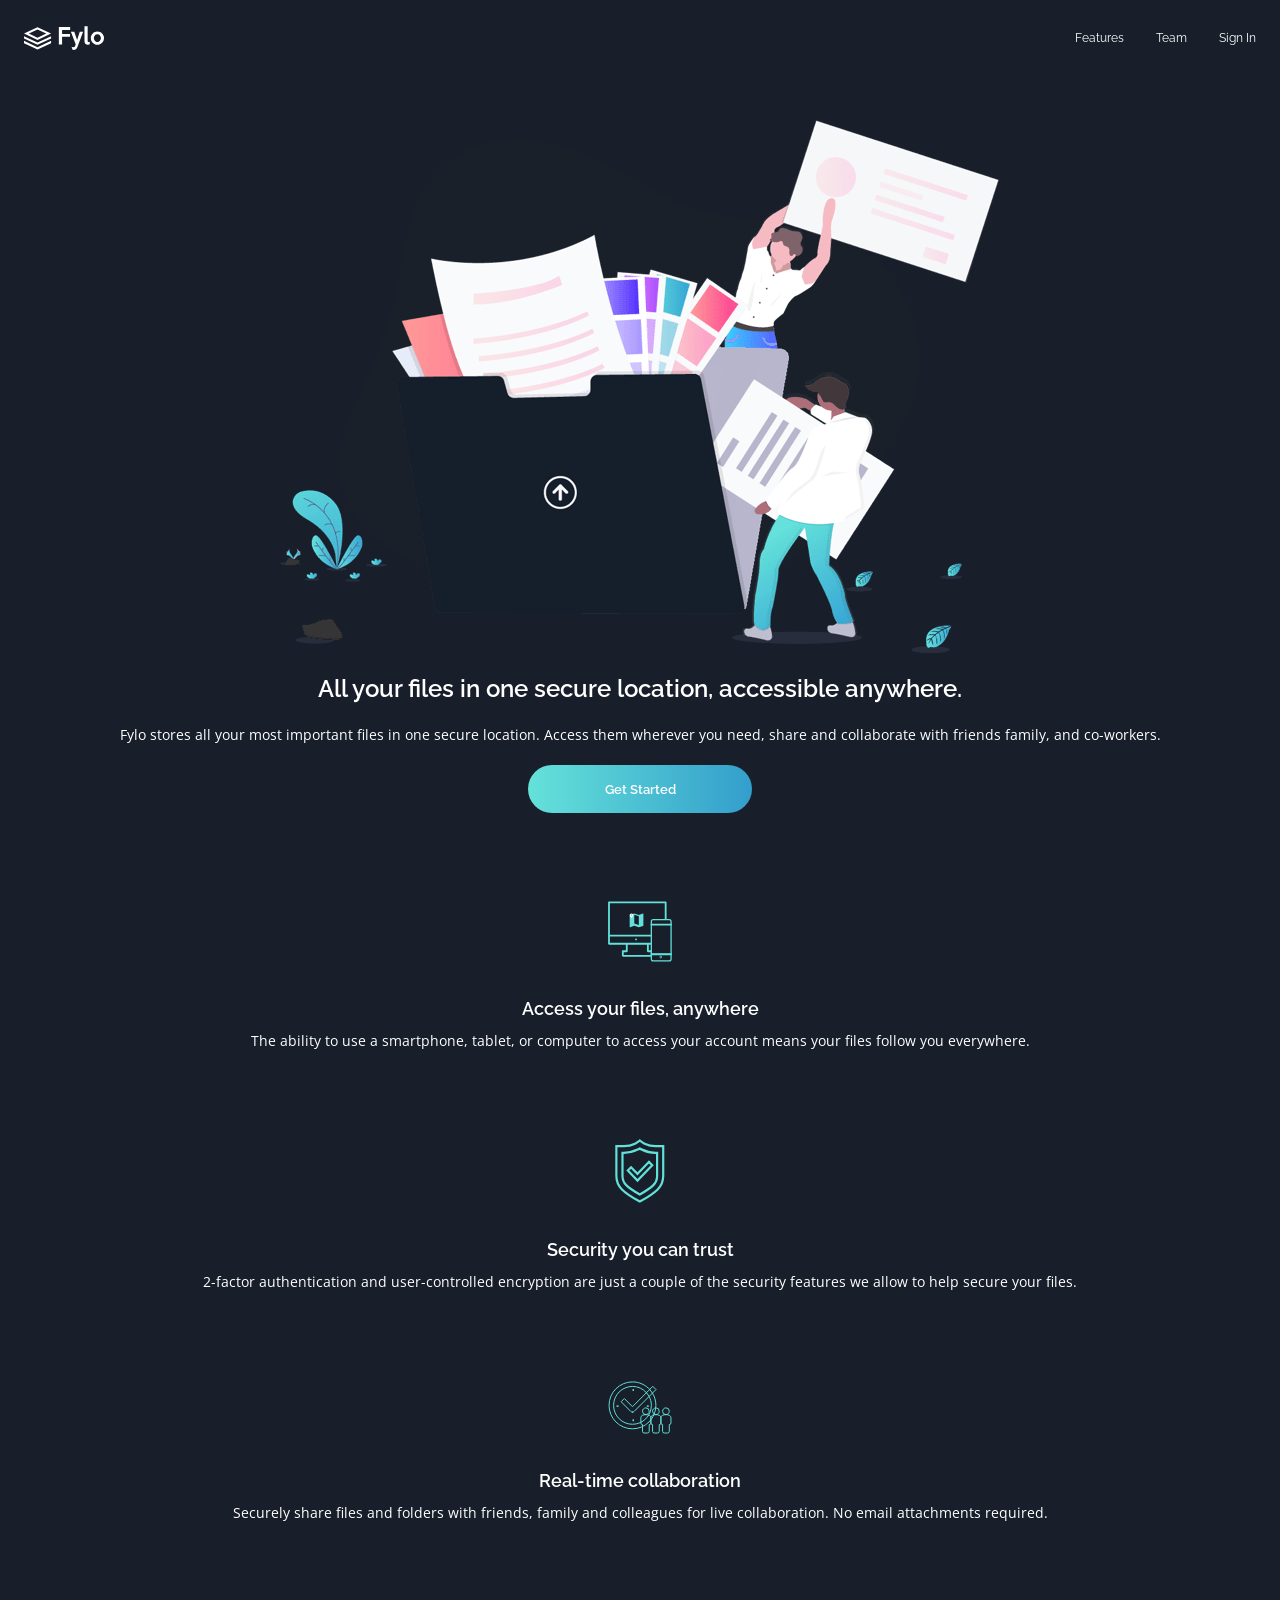
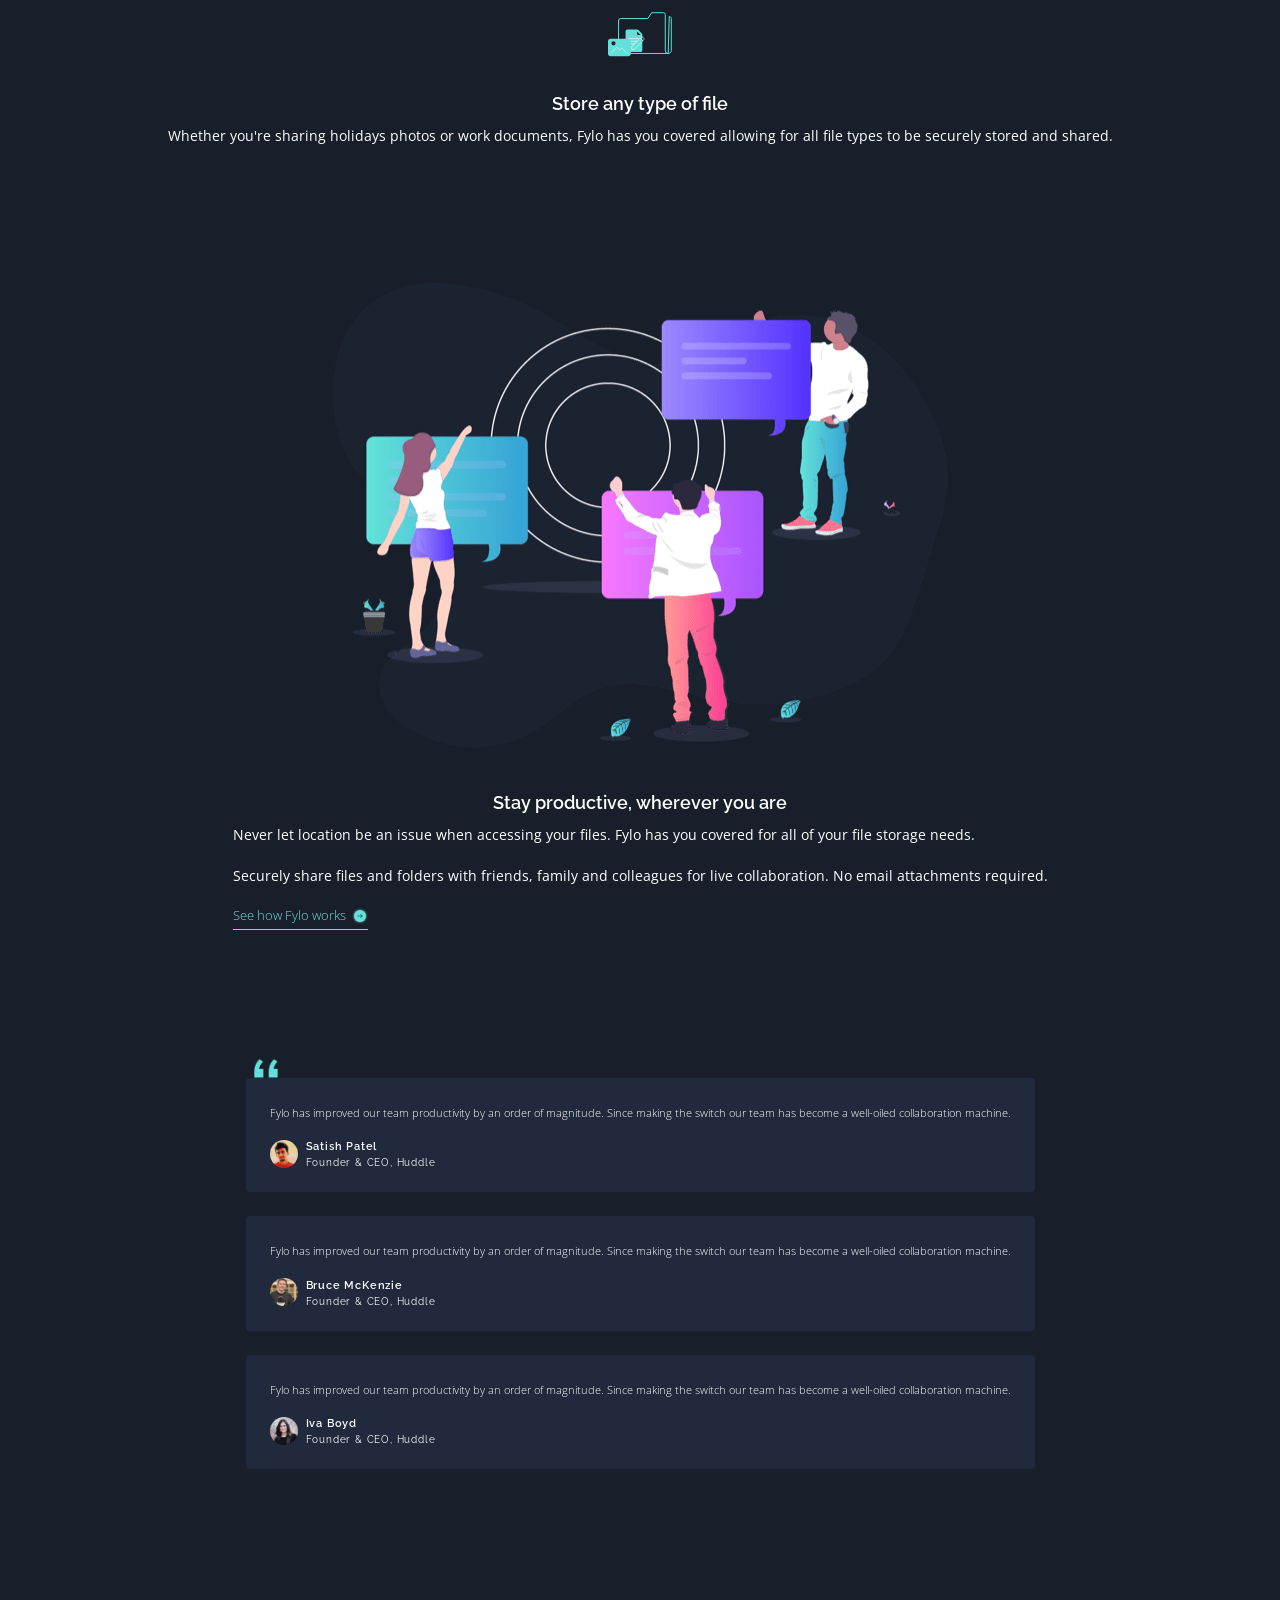
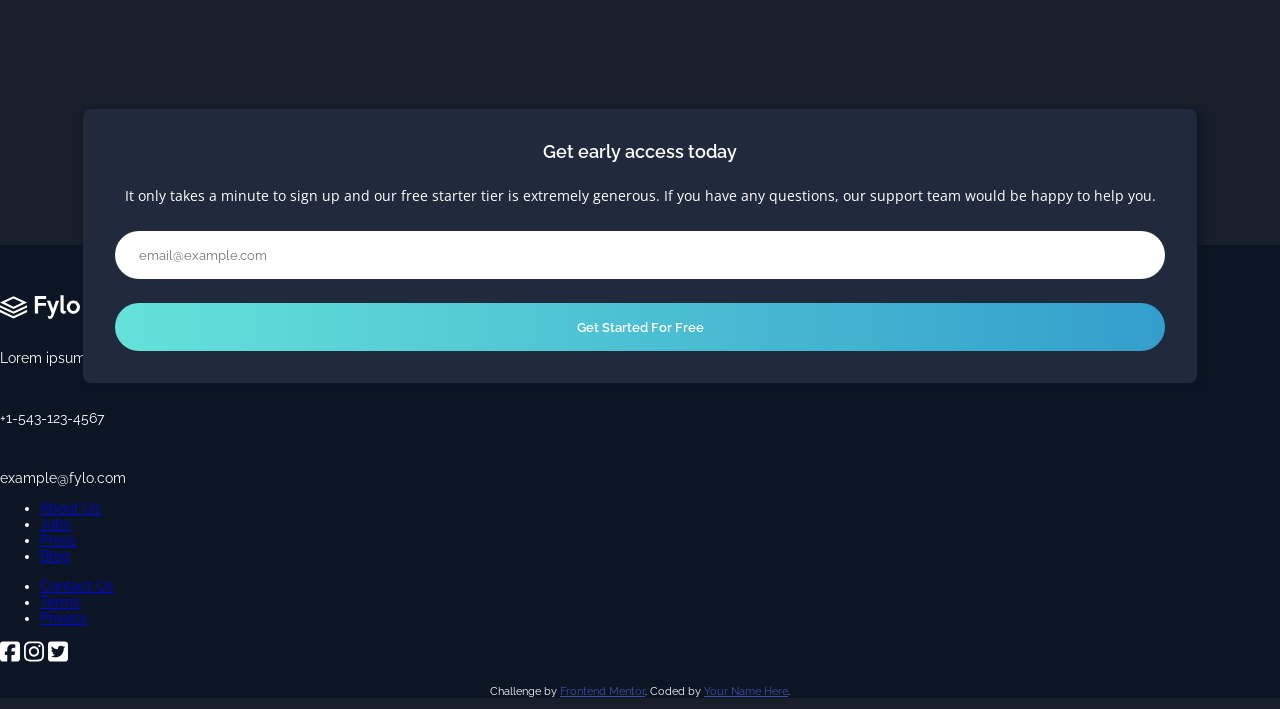
==== design/index.html @ 816d1ec8 "main section of mobile layout" ====
<!DOCTYPE html>
<html lang="en">
<head>
  <meta charset="UTF-8">
  <meta name="viewport" content="width=device-width, initial-scale=1.0"> <!-- displays site properly based on user's device -->

  <link rel="icon" type="image/png" sizes="32x32" href="./images/favicon-32x32.png">
  <link rel="stylesheet" href="./index.css">
  
  <title>Frontend Mentor | Fylo landing page with dark theme and features grid</title>
</head>
<body>
  <nav>
    <ul class="nav-list">
      <li><img class="img-brand-logo" alt="Fylo logo"></li>
      <div class="nav-list-links">
      <li><a href="#">Features</a></li>
      <li><a href="#">Team</a></li>
      <li><a href="#">Sign In</a></li>
      </div>
    </ul>
  </nav>
  <main>
    <section class="sec-files-in-one-loc">
      <div class="curvy-container">
        <img class="img-people-stuffing-files">
        <h1 class="center">All your files in one secure location, accessible anywhere.</h1>
        <p class="desc-text center">Fylo stores all your most important files in one secure location. Access them wherever 
          you need, share and collaborate with friends family, and co-workers.</p>
        <button class="btn-call-to-action small-width">Get Started</button>
      </div>
    </section>
    <section class="sec-benefits files">
      <img class="icon-computer">
      <h2 class="center">Access your files, anywhere</h2>
      <p class="desc-text center">The ability to use a smartphone, tablet, or computer to access your account means your 
        files follow you everywhere.</p>
    </section>
    <section class="sec-benefits security">
      <img class="icon-shield">
      <h2 class="center">Security you can trust</h2>
      <p class="desc-text center">2-factor authentication and user-controlled encryption are just a couple of the security 
        features we allow to help secure your files.</p>
    </section>
    <section class="sec-benefits collaboration">
      <img class="icon-people">
      <h2 class="center">Real-time collaboration</h2>
      <p class="desc-text center">Securely share files and folders with friends, family and colleagues for live collaboration. 
        No email attachments required.</p>
    </section>
    <section class="sec-benefits store">
      <img class="icon-store">
      <h2 class="center">Store any type of file</h2>
      <p class="desc-text center">Whether you're sharing holidays photos or work documents, Fylo has you covered allowing for all 
        file types to be securely stored and shared.</p>
    </section>
    <section class="sec-productivity">
      <img class="img-productivity">
      <h2 class="center">Stay productive, wherever you are</h2>
      <p class="desc-text">
        Never let location be an issue when accessing your files. Fylo has you covered for all of your file 
        storage needs.
        <br/>
        <br/>
        Securely share files and folders with friends, family and colleagues for live collaboration. No email 
  attachments required.
      </p>
      <button class="btn-how-it-works">See how Fylo works <img class="icon-arrow"></button>
    </section>
    <section class="sec-testimonials">
      <img class="icon-quote">
      <div class="testimonial-card-body">
        <p class="testimonial-quote">
          Fylo has improved our team productivity by an order of magnitude. Since making the switch our team has 
          become a well-oiled collaboration machine.
        </p>
        <div class="card-user">
          <img
              class="img-profile img-user-satish"
              alt="Profile picture of Satish Patel"
          />
          <div class="card-user-body">
              <p class="card-user-name">Satish Patel</p>
              <p class="card-user-job-title ">Founder & CEO, Huddle</p>
          </div>
        </div>
      </div>
      <div class="testimonial-card-body">
        <p class="testimonial-quote">
          Fylo has improved our team productivity by an order of magnitude. Since making the switch our team has 
          become a well-oiled collaboration machine.
        </p>
        <div class="card-user">
          <img
              class="img-profile img-user-bruce"
              alt="Profile picture of Bruce McKenzie"
          />
          <div class="card-user-body">
              <p class="card-user-name">Bruce McKenzie</p>
              <p class="card-user-job-title ">Founder & CEO, Huddle</p>
          </div>
        </div>
      </div>
      <div class="testimonial-card-body">
        <p class="testimonial-quote">
          Fylo has improved our team productivity by an order of magnitude. Since making the switch our team has 
          become a well-oiled collaboration machine.
        </p>
        <div class="card-user">
          <img
              class="img-profile img-user-iva"
              alt="Profile picture of Iva Boyd"
          />
          <div class="card-user-body">
              <p class="card-user-name">Iva Boyd</p>
              <p class="card-user-job-title ">Founder & CEO, Huddle</p>
          </div>
      </div>
    </section>
  </main>
  <footer>
    <section class="sec-sign-up-prompt">
      <div class="prompt-card-body">
       <h2 class="center">Get early access today</h2>
       <p class="desc-text center">It only takes a minute to sign up and our free starter tier is extremely generous. If you have any 
        questions, our support team would be happy to help you.</p>
        <input type="text" class="prompt-email" placeholder="email@example.com"/>
        <button class="btn-call-to-action">Get Started For Free</button>
      </div>
    </section>
    <img class="img-brand-logo" alt="Fylo logo">
    <section class="sec-contact-us">
      <div class="grp-location">
        <img class="icon-location">
        <p>Lorem ipsum dolor sit amet, consectetur adipiscing elit, sed do eiusmod tempor incididunt ut labore et 
          dolore magna aliqua</p>
      </div>
      <div class="grp-phone">
        <img class="icon-phone">
        <p>+1-543-123-4567</p>
      </div>
      <div class="grp-email">
        <img class="icon-email">
        <p>example@fylo.com</p>
      </div>
    </section>
    <section class="sec-other-links">
      <ul>
        <li><a href="#">About Us</a></li>
        <li><a href="#">Jobs</a></li>
        <li><a href="#">Press</a></li>
        <li><a href="#">Blog</a></li>
      </ul>
      <ul>
        <li><a href="#">Contact Us</a></li>
        <li><a href="#">Terms</a></li>
        <li><a href="#">Privacy</a></li>
      </ul>
    </section>
    <section class="sec-socials">
      <button class="btn-facebook" onclick="window.open('https://www.facebook.com', 'blank');" aria-label="Link to our Facebook page"></button>
      <button class="btn-instagram" onclick="window.open('https://www.instagram.com', 'blank');" aria-label="Link to our Instagram page"></button>
      <button class="btn-twitter" onclick="window.open('https://www.twitter.com', 'blank');" aria-label="Link to our Twitter page"></button>
    </section>
    <p class="attribution">
      Challenge by <a href="https://www.frontendmentor.io?ref=challenge" target="_blank">Frontend Mentor</a>. 
      Coded by <a href="#">Your Name Here</a>.
    </p>
  </footer>
</body>
</html>
---- design/index.css ----
@import url('https://fonts.googleapis.com/css2?family=Raleway:ital,wght@0,100..900;1,100..900&display=swap');
@import url('https://fonts.googleapis.com/css2?family=Open+Sans:ital,wght@0,300..800;1,300..800&display=swap');

:root {
    --white: hsl(0, 0%, 100%);
    --light-dark-blue: hsl(219, 30%, 18%);
    --med-dark-blue: hsl(217, 28%, 15%);
    --dark-blue: hsl(218, 28%, 13%);
    --darkest-blue: hsl(216, 53%, 9%);
    --cyan: hsl(176, 68%, 64%);
    --blue: hsl(198, 60%, 50%);
    --light-red: hsl(0, 100%, 63%);
    font-family: 'Raleway';
}

body {
    background-color: var(--dark-blue);
    padding: 0;
    margin: 0;
    font-size: 14px;
    color: var(--white);
}

main {
    display: flex;
    flex-direction: column;
    align-items: center;
}

nav {
}

.nav-list {
    display: flex;
    align-items: center;
    list-style: none;
    margin: 1.5rem;
    padding-inline-start: 0px;
}

.nav-list-links {
    display: flex;
    gap: 2rem;
    margin-left: auto;
}

.nav-list a {
    color: white;
    text-decoration: none;
    font-weight: 400;
    font-size: 0.75rem;
}

.img-brand-logo {
    content: url('../images/logo.svg');
    max-width: 5rem;
    transform: translateY(2px);
}

.sec-files-in-one-loc {
    /* background-image: url('../images/bg-curvy-mobile.svg');
    background-repeat: no-repeat;
    background-position-y: center; */
    padding: 2.75rem;
}

.curvy-container {
    display: flex;
    flex-direction: column;
    align-items: center;
    gap: 1.25rem;
}

h1 {
    font-size: 1.5rem;
    font-weight: 600;
    line-height: 2rem;
}

.curvy-container > h1,
.curvy-container > p {
    margin-top: 0;
    margin-bottom: 0;
}

.desc-text {
    font-family: 'Open Sans';
    font-weight: 400;
    font-size: 0.85rem;
    line-height: 1.3rem;
}

.center {
    text-align: center;
}

.img-people-stuffing-files {
    content: url('../images/illustration-intro.png');
    max-width: 80%;
}

.small-width {
    min-width: 14rem;
}

.btn-call-to-action {
    min-height: 3rem;
    border-radius: 3rem;
    color: var(--white);
    font-weight: 600;
    font-family: 'Raleway';
    background: linear-gradient(to right, var(--cyan), var(--blue));
    border: none;
}

.sec-benefits,
.sec-productivity {
    display: flex;
    flex-direction: column;
    align-items: center;
    padding: 2.75rem;
    gap: 0.75rem;
}

h2 {
    font-size: 1.1rem;
    font-weight: 600;
}

.sec-benefits > h2,
.sec-benefits > p,
.sec-productivity > h2,
.sec-productivity > p,
.sec-sign-up-prompt h2,
.sec-sign-up-prompt p {
    margin-top: 0;
    margin-bottom: 0;
}

.sec-benefits > img {
    max-width: 4rem;
    max-height: 4rem;
    margin-bottom: 1.5rem;
}

.icon-computer {
    content: url('../images/icon-access-anywhere.svg');
}

.icon-shield {
    content: url('../images/icon-security.svg');
}

.icon-people {
    content: url('../images/icon-collaboration.svg');
}

.icon-store {
    content: url('../images/icon-any-file.svg');
}

.sec-productivity {
    margin-top: 3rem;
}

.img-productivity {
    content: url('../images/illustration-stay-productive.png');
    max-width: 100%;
    margin-bottom: 2rem;
}

.btn-how-it-works {
    position: relative;
    background: transparent;
    border: none;
    color: var(--cyan);
    font-family: 'Open Sans';
    font-size: 0.8rem;
    font-weight: 300;
    align-self: flex-start;
    padding: 0.3rem 0;
    border-bottom: var(--cyan) 1px solid;
}

.icon-arrow {
    transform: translateY(0.25rem);
    padding-left: 0.2rem;
    content: url('../images/icon-arrow.svg');
}

.sec-testimonials {
    display: flex;
    flex-direction: column;
    margin-top: 3rem;
    padding: 3.5rem;
    gap: 1.5rem;
    position: relative;
}

.icon-quote {
    content: url(../images/bg-quotes.png);
    max-width: 1.5rem;
    position: absolute;
    transform: translateY(-1.2rem);
    margin-left: 0.5rem;
}

.testimonial-card-body {
    display: flex;
    background-color: var(--light-dark-blue);
    padding: 1.5rem;
    gap: 1rem;
    flex-direction: column;
    border-radius: 0.25rem;
}

.testimonial-quote {
    font-size: 0.7rem;
    line-height: 1.35rem;
    margin: 0;
    font-weight: 300;
    font-family: 'Open Sans';
}

.card-user {
    display: flex;
    align-items: center;
}

.img-profile {
    max-width: 1.75rem;
    max-height: 1.75rem;
    border-radius: 100%;
}

.img-user-satish {
    content: url('../images/profile-1.jpg');
}

.img-user-bruce {
    content: url('../images/profile-2.jpg');
}

.img-user-iva {
    content: url('../images/profile-3.jpg');
}

.card-user-body {
    display: flex;
    flex-direction: column;
    gap: 0.25rem;
    justify-content: space-between;
    margin-left: 0.5rem;
    letter-spacing: 0.05rem;
}

.card-user-name {
    font-weight: 600;
    font-size: 0.7rem;
    margin: 0;
}

.card-user-job-title {
    font-weight: 400;
    font-size: 0.6rem;
    margin: 0;
}

.sec-socials > button {
    width: 1.25rem;
    height: 2rem;
    border: none;
    background-color: transparent;
}

.sec-sign-up-prompt {
    display: flex;
    flex-direction: column;
    align-items: center;
    position: relative;
    margin-top: 3rem;
    padding: 1.5rem;
    z-index: 10;
}

.prompt-card-body {
    position: absolute;
    display: flex;
    background-color: var(--light-dark-blue);
    padding: 2rem;
    gap: 1.5rem;
    flex-direction: column;
    border-radius: 0.5rem;
    box-shadow: 4px 4px 10px 0px var(--darkest-blue);
    transform: translateY(-10rem);
    max-width: 90%;
    box-sizing: border-box;
}

.prompt-card-body > p {
    padding: 0rem 0.6rem;
}

.prompt-email {
    border-radius: 3rem;
    min-height: 3rem;
    border: none;
    box-sizing: border-box;
    padding-left: 1.5rem;
    font-family: 'Raleway';
    font-weight: 400;
}

footer {
    margin-top: 20rem;
    background-color: var(--darkest-blue);
}

.btn-facebook {
    background-image: url('[data-uri]');
    background-repeat: no-repeat;
    background-size: 100%;
}

.btn-facebook:hover {
    background-image: url('[data-uri]');
}

.btn-instagram {
    background-image: url('[data-uri]');
    background-repeat: no-repeat;
    background-size: 100%;
}

.btn-instagram:hover {
    background-image: url('[data-uri]');
}

.btn-twitter {
    background-image: url('[data-uri]');
    background-repeat: no-repeat;
    background-size: 100%;
}

.btn-twitter:hover {
    background-image: url('[data-uri]');
}

.attribution {
    font-size: 11px;
    text-align: center;
}
.attribution a {
    color: hsl(228, 45%, 44%);
}
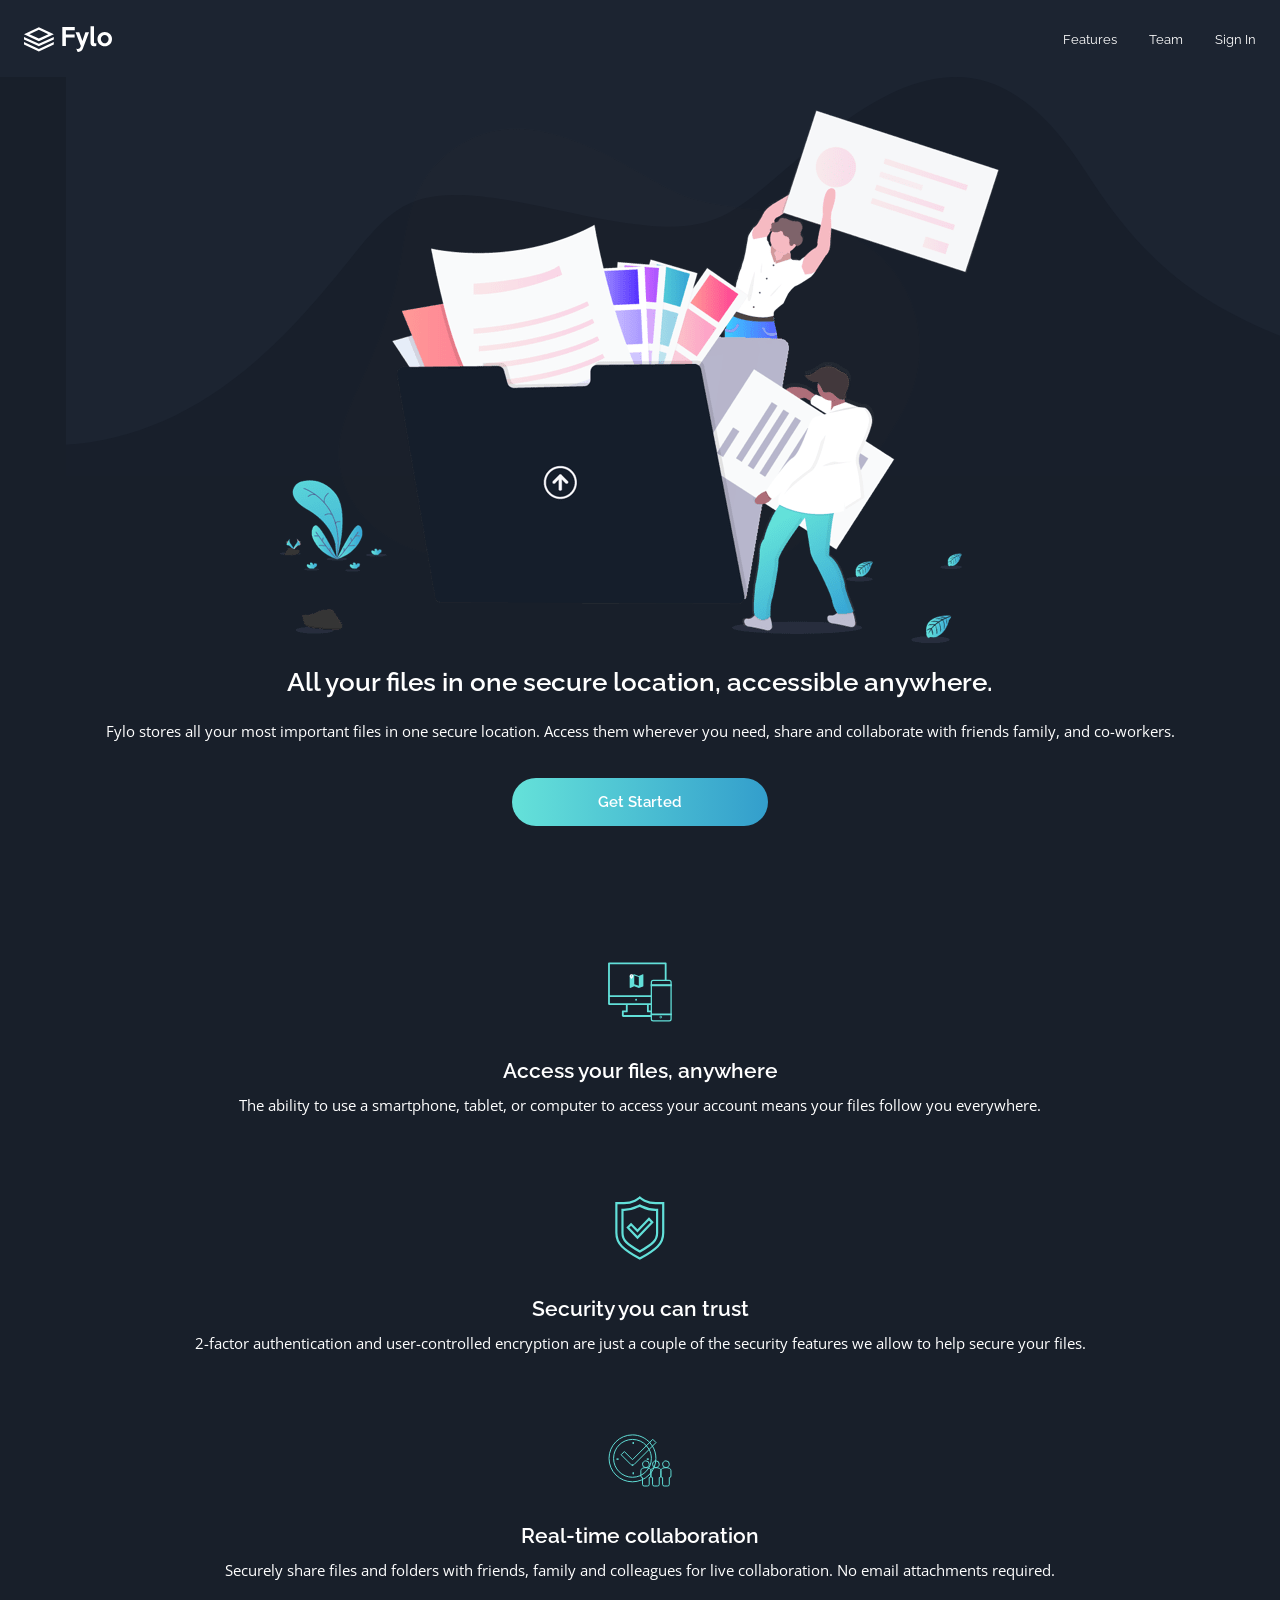
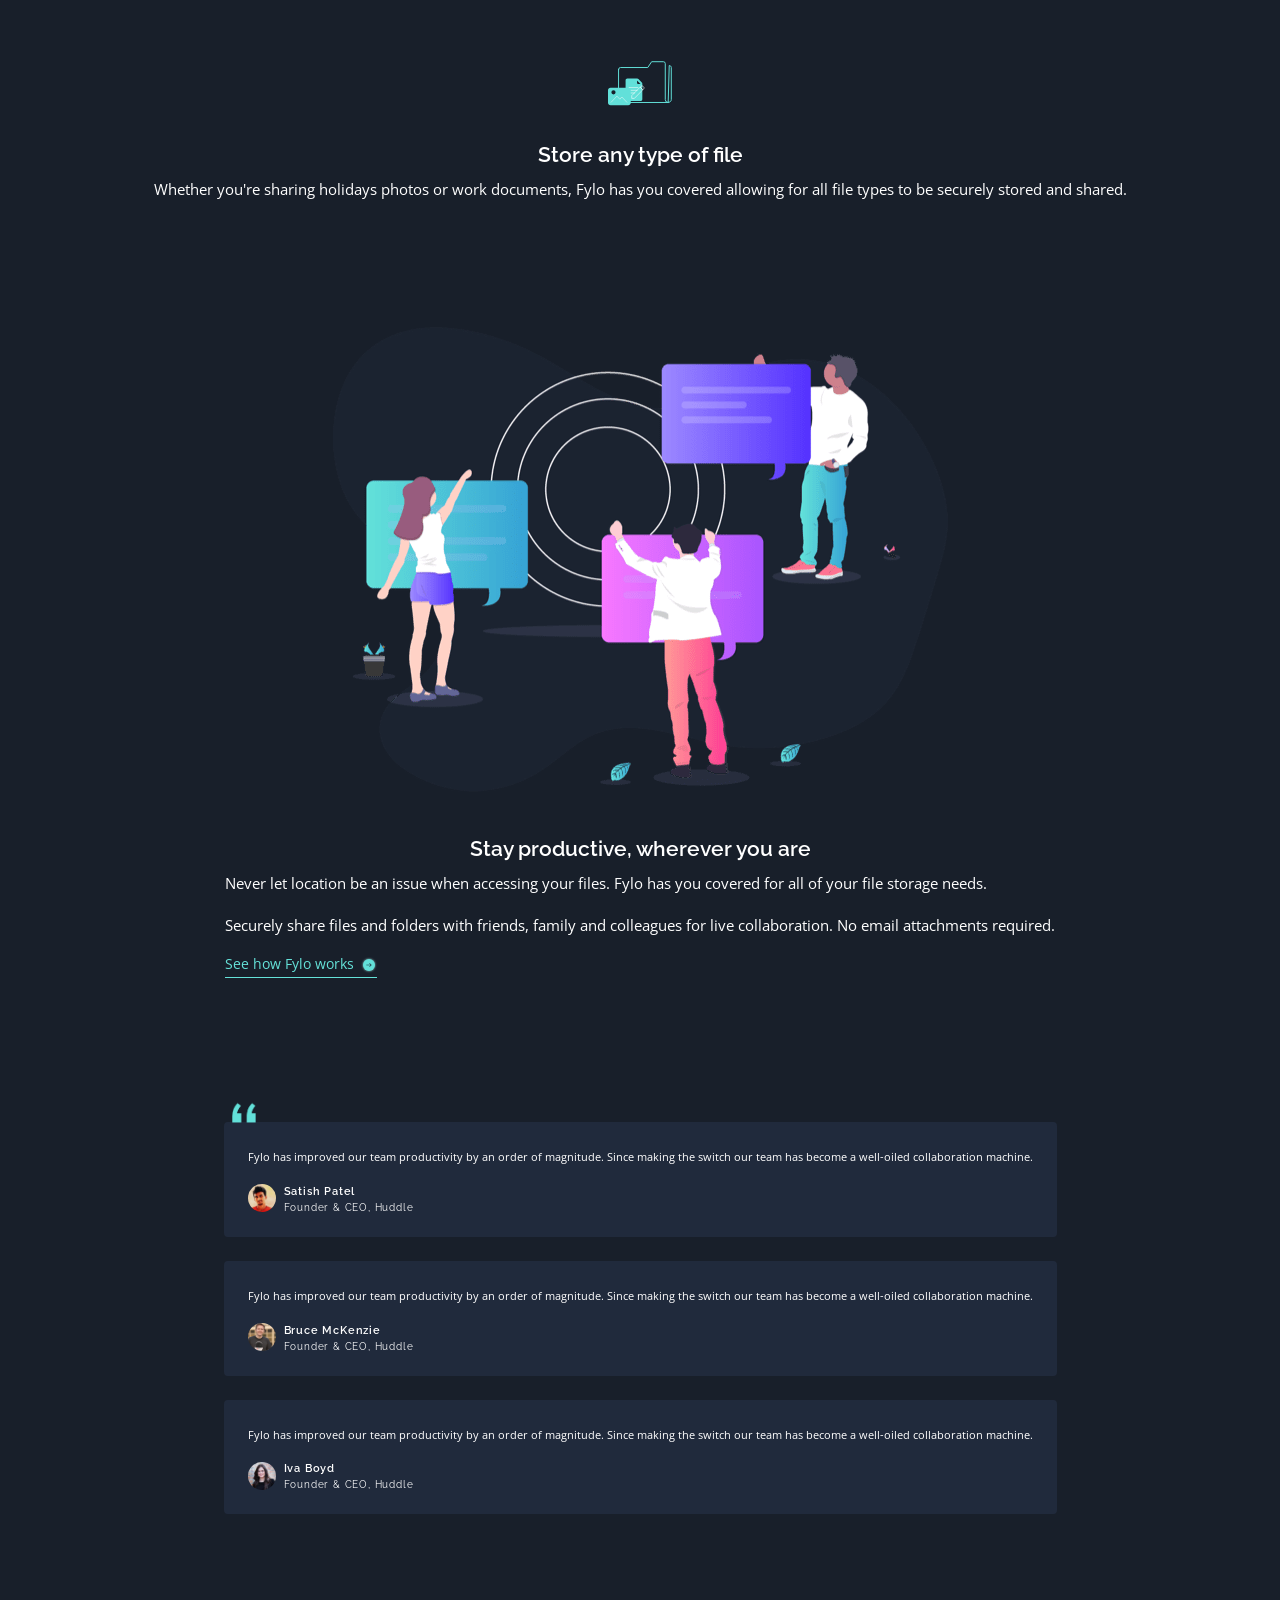
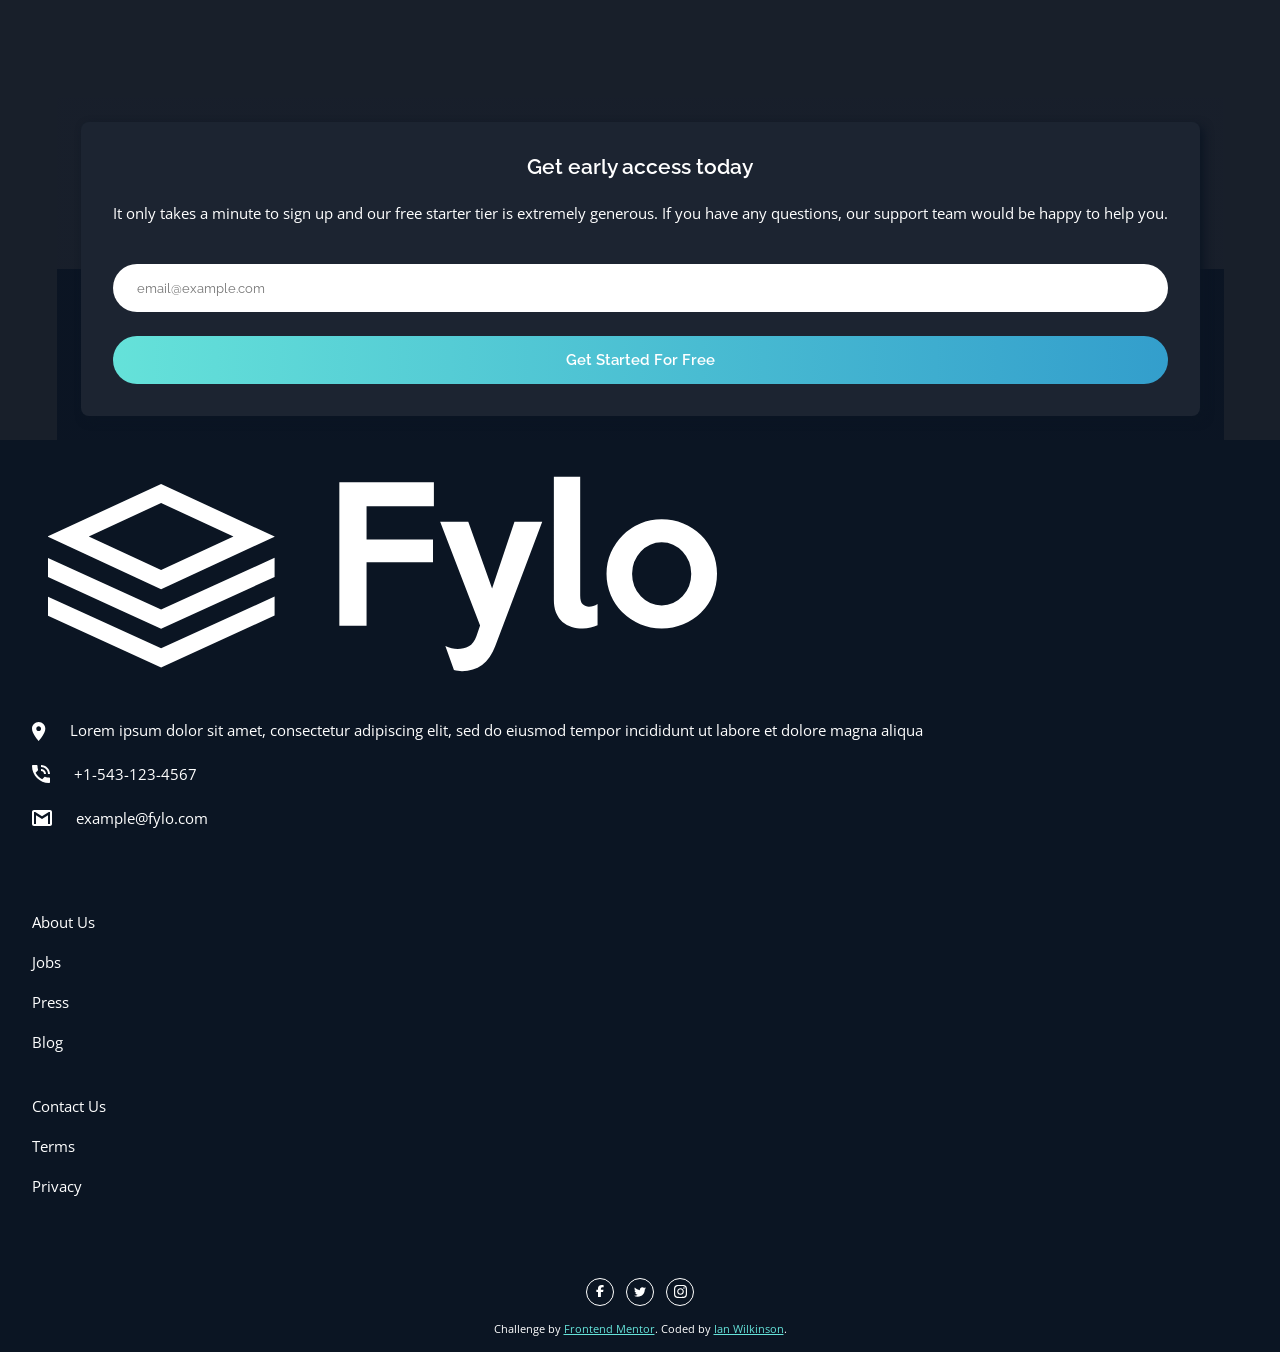
==== commit 1d55ebab: "completed mobile layout" ====
--- a/design/index.html
+++ b/design/index.html
@@ -22,7 +22,10 @@
   </nav>
   <main>
     <section class="sec-files-in-one-loc">
-      <div class="curvy-container">
+      <div class="curvy">
+        <img class="img-curvy">
+        </div>
+      <div class="files-content">
         <img class="img-people-stuffing-files">
         <h1 class="center">All your files in one secure location, accessible anywhere.</h1>
         <p class="desc-text center">Fylo stores all your most important files in one secure location. Access them wherever 
@@ -117,8 +120,6 @@
           </div>
       </div>
     </section>
-  </main>
-  <footer>
     <section class="sec-sign-up-prompt">
       <div class="prompt-card-body">
        <h2 class="center">Get early access today</h2>
@@ -128,43 +129,47 @@
         <button class="btn-call-to-action">Get Started For Free</button>
       </div>
     </section>
-    <img class="img-brand-logo" alt="Fylo logo">
-    <section class="sec-contact-us">
-      <div class="grp-location">
-        <img class="icon-location">
-        <p>Lorem ipsum dolor sit amet, consectetur adipiscing elit, sed do eiusmod tempor incididunt ut labore et 
-          dolore magna aliqua</p>
-      </div>
-      <div class="grp-phone">
-        <img class="icon-phone">
-        <p>+1-543-123-4567</p>
-      </div>
-      <div class="grp-email">
-        <img class="icon-email">
-        <p>example@fylo.com</p>
-      </div>
-    </section>
-    <section class="sec-other-links">
-      <ul>
-        <li><a href="#">About Us</a></li>
-        <li><a href="#">Jobs</a></li>
-        <li><a href="#">Press</a></li>
-        <li><a href="#">Blog</a></li>
-      </ul>
-      <ul>
-        <li><a href="#">Contact Us</a></li>
-        <li><a href="#">Terms</a></li>
-        <li><a href="#">Privacy</a></li>
-      </ul>
-    </section>
-    <section class="sec-socials">
-      <button class="btn-facebook" onclick="window.open('https://www.facebook.com', 'blank');" aria-label="Link to our Facebook page"></button>
-      <button class="btn-instagram" onclick="window.open('https://www.instagram.com', 'blank');" aria-label="Link to our Instagram page"></button>
-      <button class="btn-twitter" onclick="window.open('https://www.twitter.com', 'blank');" aria-label="Link to our Twitter page"></button>
-    </section>
+  </main>
+  <footer>
+    <div class="footer-body">
+      <img class="img-brand-logo" alt="Fylo logo">
+      <section class="sec-contact-us">
+        <div class="grp-location">
+          <img class="icon-location">
+          <p class="contact-text">Lorem ipsum dolor sit amet, consectetur adipiscing elit, sed do eiusmod tempor incididunt ut labore et 
+            dolore magna aliqua</p>
+        </div>
+        <div class="grp-phone">
+          <img class="icon-phone">
+          <p class="contact-text">+1-543-123-4567</p>
+        </div>
+        <div class="grp-email">
+          <img class="icon-email">
+          <p class="contact-text">example@fylo.com</p>
+        </div>
+      </section>
+      <section class="sec-other-links">
+        <ul class="list-other-site-pages-1">
+          <li><a href="#">About Us</a></li>
+          <li><a href="#">Jobs</a></li>
+          <li><a href="#">Press</a></li>
+          <li><a href="#">Blog</a></li>
+        </ul>
+        <ul class="list-other-site-pages-2">
+          <li><a href="#">Contact Us</a></li>
+          <li><a href="#">Terms</a></li>
+          <li><a href="#">Privacy</a></li>
+        </ul>
+      </section>
+      <section class="sec-socials">
+        <button class="btn-facebook" onclick="window.open('https://www.facebook.com', 'blank');" aria-label="Link to our Facebook page"></button>
+        <button class="btn-twitter" onclick="window.open('https://www.twitter.com', 'blank');" aria-label="Link to our Twitter page"></button>
+        <button class="btn-instagram" onclick="window.open('https://www.instagram.com', 'blank');" aria-label="Link to our Instagram page"></button>
+      </section>
+    </div>
     <p class="attribution">
       Challenge by <a href="https://www.frontendmentor.io?ref=challenge" target="_blank">Frontend Mentor</a>. 
-      Coded by <a href="#">Your Name Here</a>.
+      Coded by <a href="https://github.com/ianwilk20">Ian Wilkinson</a>.
     </p>
   </footer>
 </body>
--- a/design/index.css
+++ b/design/index.css
@@ -14,7 +14,9 @@
 }
 
 body {
-    background-color: var(--dark-blue);
+    display: flex;
+    flex-direction: column;
+    /* background-color: var(--dark-blue); */
     padding: 0;
     margin: 0;
     font-size: 14px;
@@ -25,9 +27,11 @@
     display: flex;
     flex-direction: column;
     align-items: center;
+    background-color: var(--dark-blue);
 }
 
 nav {
+    background-color: var(--med-dark-blue);
 }
 
 .nav-list {
@@ -48,50 +52,90 @@
     color: white;
     text-decoration: none;
     font-weight: 400;
-    font-size: 0.75rem;
+    font-size: 0.8rem;
 }
 
 .img-brand-logo {
     content: url('../images/logo.svg');
-    max-width: 5rem;
     transform: translateY(2px);
+}
+
+.curvy {
+    position: absolute;
+    min-height: 22rem;
+    background-color: var(--med-dark-blue);
+    width: 100%;
+    display: flex;
+    flex-direction: column;
+    justify-content: flex-end;
+}
+
+@media screen and (width <= 375px) {
+    .img-brand-logo {
+        max-width: 5rem;
+    }
+    .img-curvy {
+        content: url(../images/bg-curvy-mobile.svg);
+        width: 100%;
+    }
+}
+
+@media screen and (width > 375px) {
+    .img-brand-logo {
+        max-width: 50%;
+    }
+    .img-curvy {
+        content: url(../images/bg-curvy-desktop.svg);
+        width: 100%;
+    }
 }
 
 .sec-files-in-one-loc {
     /* background-image: url('../images/bg-curvy-mobile.svg');
     background-repeat: no-repeat;
     background-position-y: center; */
-    padding: 2.75rem;
-}
-
-.curvy-container {
+    /* padding: 2rem 2.5rem 6rem 2.5rem; */
+    /* z-index: 10; */
+}
+
+.files-content {
+    padding: 2rem 2.5rem 6rem 2.5rem;
     display: flex;
     flex-direction: column;
     align-items: center;
     gap: 1.25rem;
+    background: var(--dark-blue);
 }
 
 h1 {
-    font-size: 1.5rem;
+    font-size: 1.6rem;
     font-weight: 600;
-    line-height: 2rem;
-}
-
-.curvy-container > h1,
-.curvy-container > p {
+    line-height: 2.4rem;
+}
+
+.files-content > h1,
+.files-content > p {
     margin-top: 0;
     margin-bottom: 0;
 }
 
+.files-content > button {
+    margin-top: 1rem;
+}
+
 .desc-text {
     font-family: 'Open Sans';
     font-weight: 400;
-    font-size: 0.85rem;
+    font-size: 0.95rem;
     line-height: 1.3rem;
 }
 
 .center {
     text-align: center;
+}
+
+.files-content * {
+    z-index: 11;
 }
 
 .img-people-stuffing-files {
@@ -100,7 +144,7 @@
 }
 
 .small-width {
-    min-width: 14rem;
+    min-width: 16rem;
 }
 
 .btn-call-to-action {
@@ -109,6 +153,7 @@
     color: var(--white);
     font-weight: 600;
     font-family: 'Raleway';
+    font-size: 0.95rem;
     background: linear-gradient(to right, var(--cyan), var(--blue));
     border: none;
 }
@@ -118,12 +163,12 @@
     display: flex;
     flex-direction: column;
     align-items: center;
-    padding: 2.75rem;
+    padding: 2.5rem;
     gap: 0.75rem;
 }
 
 h2 {
-    font-size: 1.1rem;
+    font-size: 1.3rem;
     font-weight: 600;
 }
 
@@ -175,8 +220,8 @@
     border: none;
     color: var(--cyan);
     font-family: 'Open Sans';
-    font-size: 0.8rem;
-    font-weight: 300;
+    font-size: 0.85rem;
+    font-weight: 400;
     align-self: flex-start;
     padding: 0.3rem 0;
     border-bottom: var(--cyan) 1px solid;
@@ -218,7 +263,7 @@
     font-size: 0.7rem;
     line-height: 1.35rem;
     margin: 0;
-    font-weight: 300;
+    font-weight: 400;
     font-family: 'Open Sans';
 }
 
@@ -266,39 +311,28 @@
     margin: 0;
 }
 
-.sec-socials > button {
-    width: 1.25rem;
-    height: 2rem;
-    border: none;
-    background-color: transparent;
-}
-
 .sec-sign-up-prompt {
     display: flex;
     flex-direction: column;
     align-items: center;
-    position: relative;
-    margin-top: 3rem;
     padding: 1.5rem;
-    z-index: 10;
+    margin-top: 8rem;
+    background: linear-gradient(
+        180deg,
+        var(--dark-blue) 50%,
+        var(--darkest-blue) 50%
+    );
 }
 
 .prompt-card-body {
-    position: absolute;
-    display: flex;
-    background-color: var(--light-dark-blue);
+    display: flex;
+    background-color: var(--med-dark-blue);
     padding: 2rem;
     gap: 1.5rem;
     flex-direction: column;
     border-radius: 0.5rem;
     box-shadow: 4px 4px 10px 0px var(--darkest-blue);
-    transform: translateY(-10rem);
-    max-width: 90%;
     box-sizing: border-box;
-}
-
-.prompt-card-body > p {
-    padding: 0rem 0.6rem;
 }
 
 .prompt-email {
@@ -309,41 +343,146 @@
     padding-left: 1.5rem;
     font-family: 'Raleway';
     font-weight: 400;
+    margin-top: 1rem;
 }
 
 footer {
-    margin-top: 20rem;
     background-color: var(--darkest-blue);
+    font-family: 'Open Sans';
+    font-weight: 400;
+    font-size: 0.95rem;
+    line-height: 1.5rem;
+}
+
+.footer-body {
+    padding: 2rem 2rem 0 2rem;
+    display: flex;
+    flex-direction: column;
+    gap: 3rem;
+}
+
+.footer-body > img {
+    margin-left: 1rem;
+    max-width: 55%;
+}
+
+.sec-contact-us {
+    display: flex;
+    flex-direction: column;
+    gap: 1.25rem;
+}
+
+.grp-location,
+.grp-phone,
+.grp-email {
+    display: flex;
+    gap: 1.5rem;
+}
+
+.grp-location {
+    align-items: flex-start;
+}
+
+.grp-phone,
+.grp-email {
+    align-items: center;
+}
+
+.contact-text {
+    margin: 0;
+}
+
+.sec-contact-us img {
+    min-width: 0.85rem;
+    min-height: 1rem;
+}
+
+.icon-location {
+    content: url('../images/icon-location.svg');
+    margin-top: 0.3rem;
+}
+
+.icon-phone {
+    content: url('../images/icon-phone.svg');
+}
+
+.icon-email {
+    content: url('../images/icon-email.svg');
+}
+
+.sec-other-links {
+    display: flex;
+    flex-direction: column;
+    gap: 2.5rem;
+    margin-top: 2rem;
+}
+
+.list-other-site-pages-1,
+.list-other-site-pages-2 {
+    list-style-type: none;
+    margin: 0;
+    padding-inline: 0;
+}
+
+.sec-other-links a {
+    color: var(--white);
+    text-decoration: none;
+}
+
+.sec-other-links li + li {
+    margin-top: 1rem;
+}
+
+.sec-socials {
+    display: flex;
+    gap: 0.75rem;
+    justify-content: center;
+    margin-top: 2rem;
+}
+
+.sec-socials > button {
+    width: 1.75rem;
+    height: 1.75rem;
+    border: var(--white) 1px solid;
+    background-color: transparent;
+    border-radius: 50%;
+}
+
+.sec-socials > button:hover {
+    border: var(--cyan) 1px solid;
 }
 
 .btn-facebook {
-    background-image: url('[data-uri]');
+    background-image: url('[data-uri]');
     background-repeat: no-repeat;
-    background-size: 100%;
+    background-size: 30%;
+    background-position: center;
 }
 
 .btn-facebook:hover {
-    background-image: url('[data-uri]');
+    background-image: url('[data-uri]');
 }
 
 .btn-instagram {
-    background-image: url('[data-uri]');
+    background-image: url('[data-uri]');
     background-repeat: no-repeat;
-    background-size: 100%;
+    background-size: 50%;
+    background-position: center;
 }
 
 .btn-instagram:hover {
-    background-image: url('[data-uri]');
+    background-image: url('[data-uri]');
 }
 
 .btn-twitter {
-    background-image: url('[data-uri]');
+    background-image: url('[data-uri]');
     background-repeat: no-repeat;
-    background-size: 100%;
+    background-size: 45%;
+    background-position: center;
 }
 
 .btn-twitter:hover {
-    background-image: url('[data-uri]');
+    background-image: url('[data-uri]');
 }
 
 .attribution {
@@ -351,5 +490,5 @@
     text-align: center;
 }
 .attribution a {
-    color: hsl(228, 45%, 44%);
-}
+    color: var(--cyan);
+}
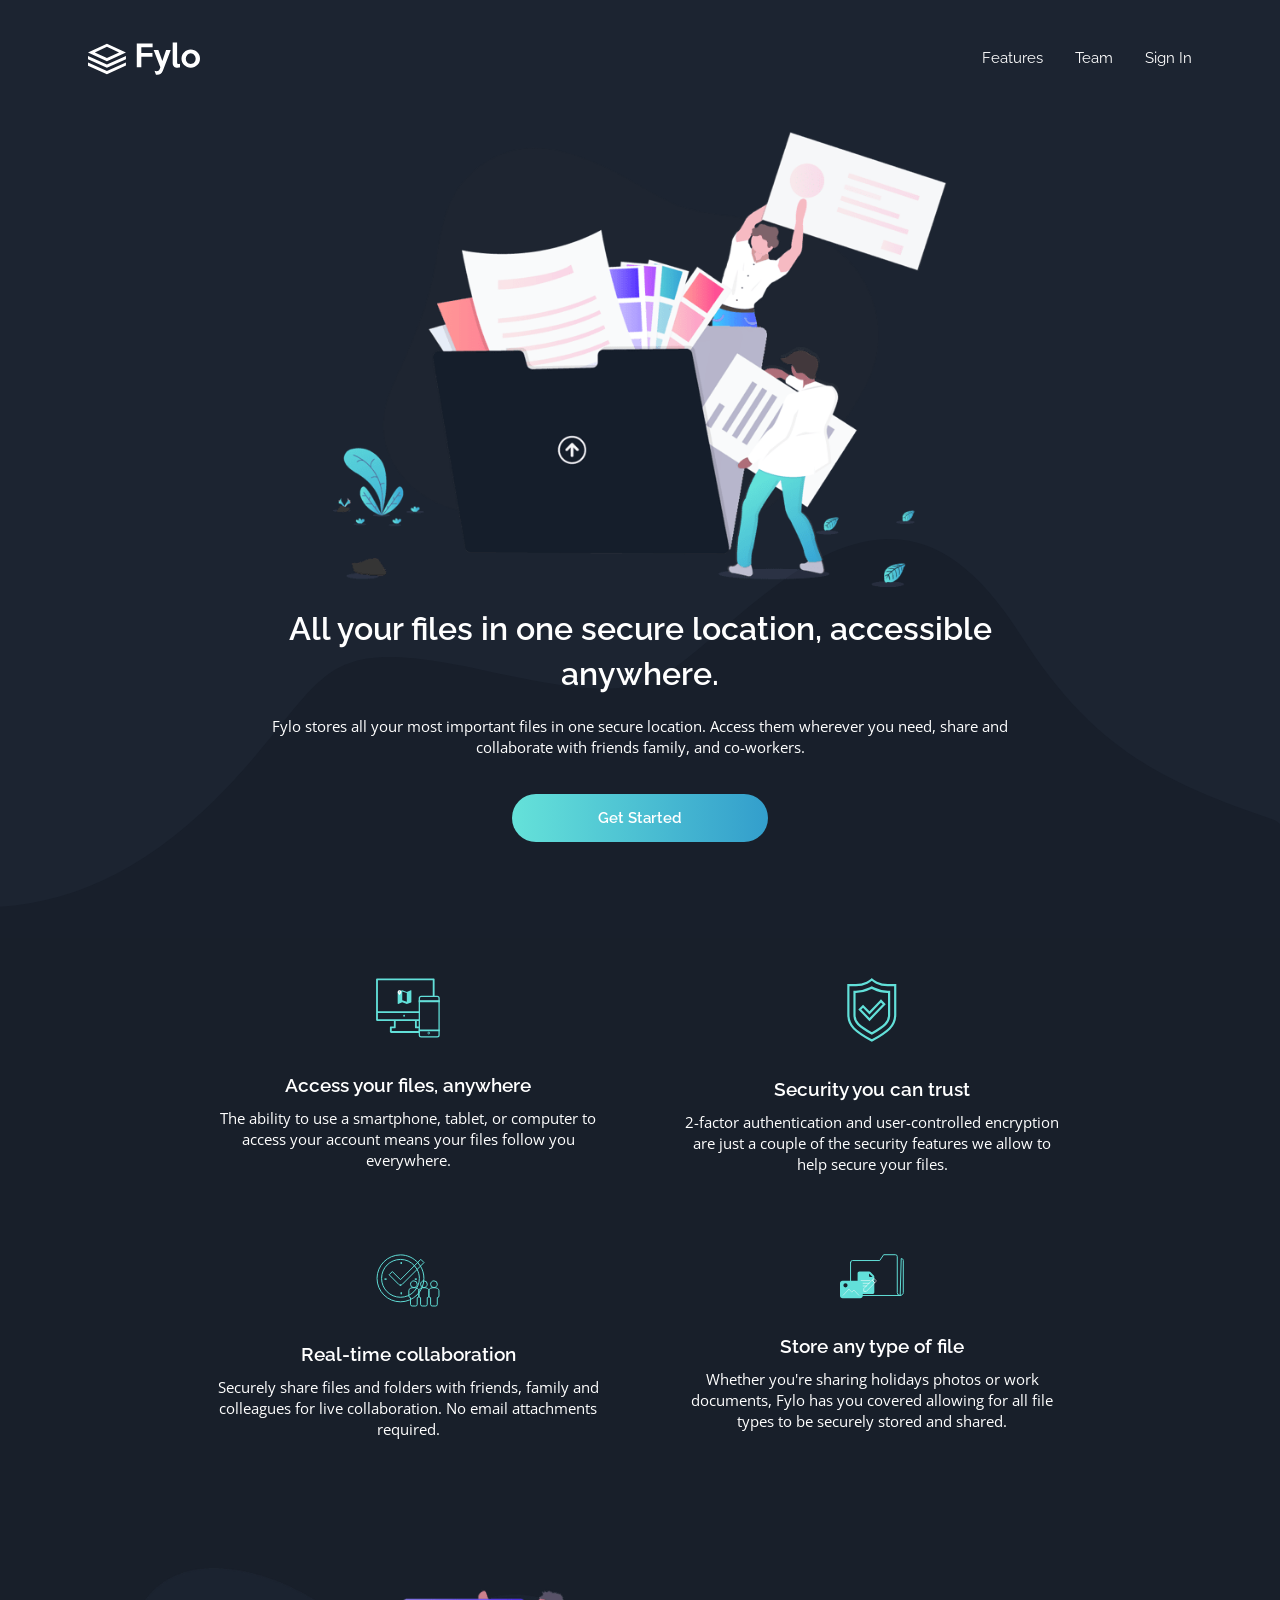
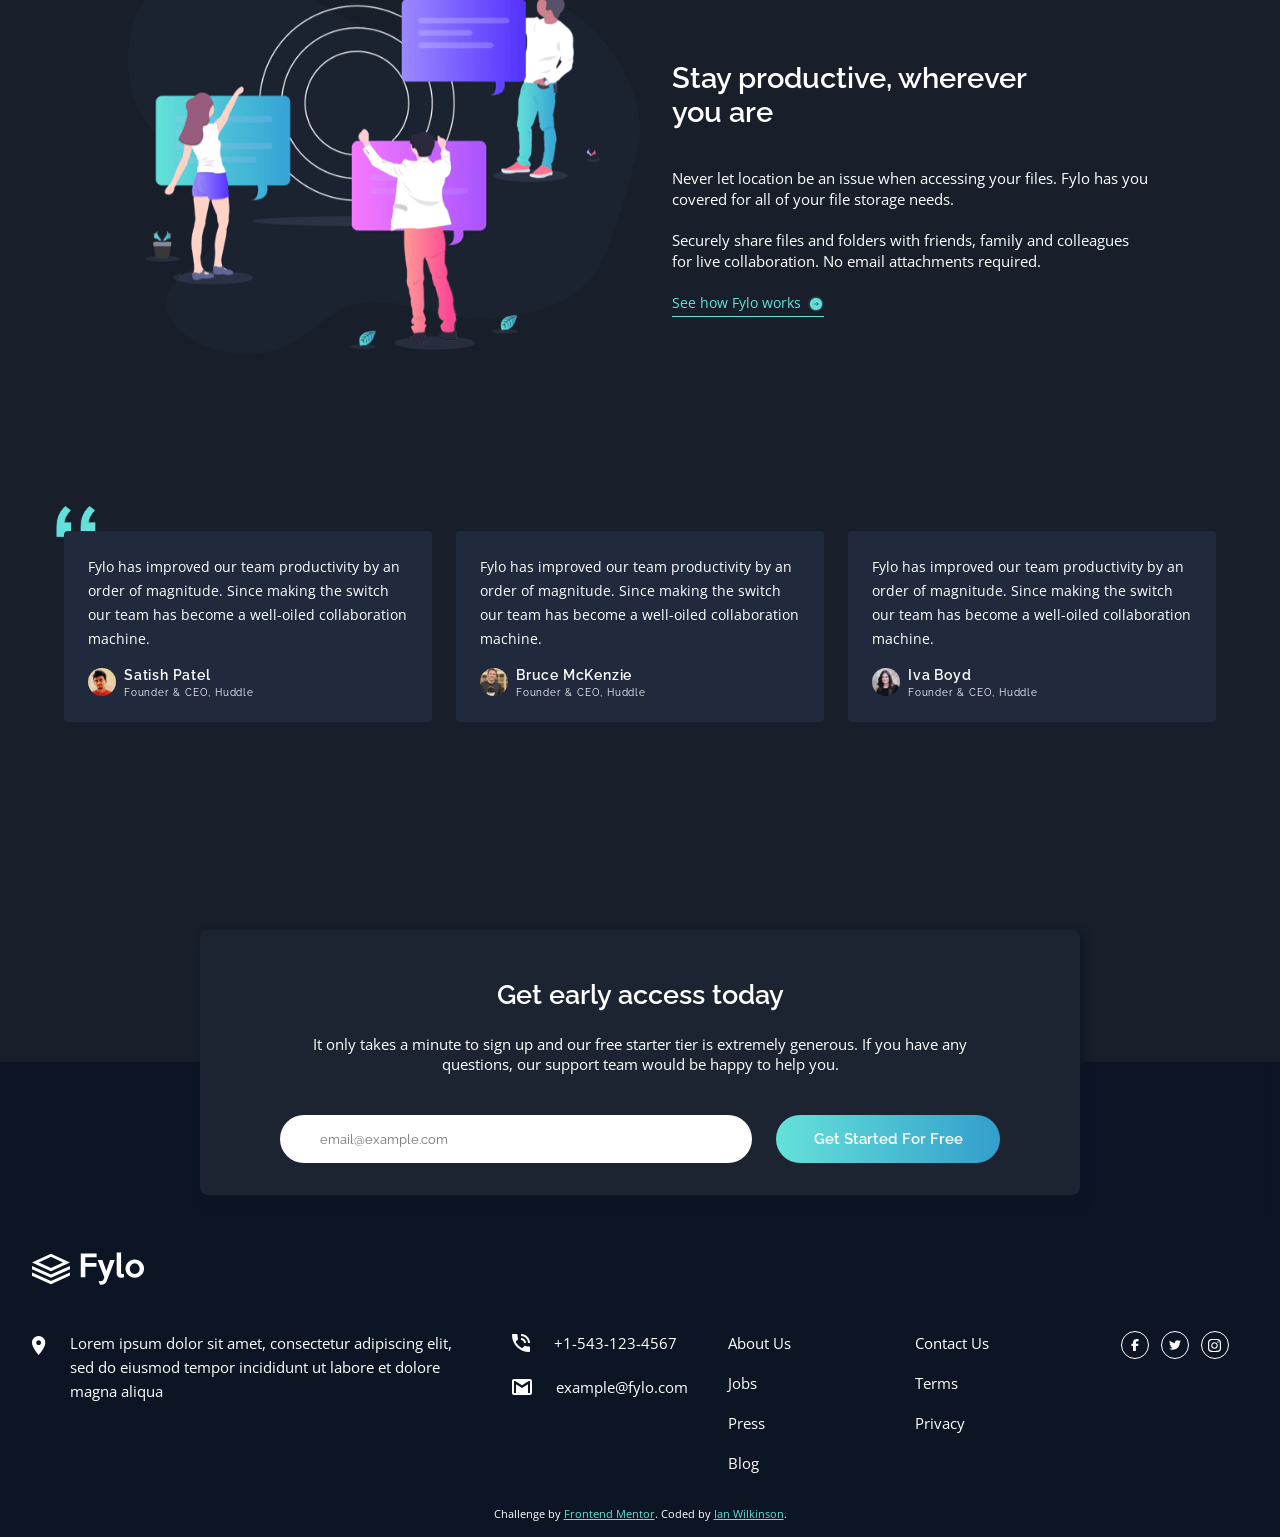
==== commit c241e27c: "Completed solution" ====
--- a/design/index.html
+++ b/design/index.html
@@ -23,55 +23,59 @@
   <main>
     <section class="sec-files-in-one-loc">
       <div class="curvy">
-        <img class="img-curvy">
+        <img class="img-curvy" alt="Background image that has a wavy appearance">
         </div>
       <div class="files-content">
-        <img class="img-people-stuffing-files">
+        <img class="img-people-stuffing-files" alt="A cartoon image of two people putting files in a folder">
         <h1 class="center">All your files in one secure location, accessible anywhere.</h1>
         <p class="desc-text center">Fylo stores all your most important files in one secure location. Access them wherever 
           you need, share and collaborate with friends family, and co-workers.</p>
         <button class="btn-call-to-action small-width">Get Started</button>
       </div>
     </section>
-    <section class="sec-benefits files">
-      <img class="icon-computer">
-      <h2 class="center">Access your files, anywhere</h2>
-      <p class="desc-text center">The ability to use a smartphone, tablet, or computer to access your account means your 
-        files follow you everywhere.</p>
-    </section>
-    <section class="sec-benefits security">
-      <img class="icon-shield">
-      <h2 class="center">Security you can trust</h2>
-      <p class="desc-text center">2-factor authentication and user-controlled encryption are just a couple of the security 
-        features we allow to help secure your files.</p>
-    </section>
-    <section class="sec-benefits collaboration">
-      <img class="icon-people">
-      <h2 class="center">Real-time collaboration</h2>
-      <p class="desc-text center">Securely share files and folders with friends, family and colleagues for live collaboration. 
-        No email attachments required.</p>
-    </section>
-    <section class="sec-benefits store">
-      <img class="icon-store">
-      <h2 class="center">Store any type of file</h2>
-      <p class="desc-text center">Whether you're sharing holidays photos or work documents, Fylo has you covered allowing for all 
-        file types to be securely stored and shared.</p>
+    <section class="sec-benefits-hero">
+      <div class="sec-benefits files">
+        <img class="icon-computer" alt="Icon of a computer and a cell phone">
+        <p class="caption-text center">Access your files, anywhere</p>
+        <p class="desc-text center">The ability to use a smartphone, tablet, or computer to access your account means your 
+          files follow you everywhere.</p>
+      </div>
+      <div class="sec-benefits security" alt="Icon of a sheild">
+        <img class="icon-shield">
+        <p class="caption-text center">Security you can trust</p>
+        <p class="desc-text center">2-factor authentication and user-controlled encryption are just a couple of the security 
+          features we allow to help secure your files.</p>
+      </div>
+      <div class="sec-benefits collaboration" alt="Icon of a team of people">
+        <img class="icon-people">
+        <p class="caption-text center">Real-time collaboration</p>
+        <p class="desc-text center">Securely share files and folders with friends, family and colleagues for live collaboration. 
+          No email attachments required.</p>
+      </div>
+      <div class="sec-benefits store" alt="Icon of a folder with files in it">
+        <img class="icon-store">
+        <p class="caption-text center">Store any type of file</p>
+        <p class="desc-text center">Whether you're sharing holidays photos or work documents, Fylo has you covered allowing for all 
+          file types to be securely stored and shared.</p>
+      </div>
     </section>
     <section class="sec-productivity">
-      <img class="img-productivity">
-      <h2 class="center">Stay productive, wherever you are</h2>
-      <p class="desc-text">
-        Never let location be an issue when accessing your files. Fylo has you covered for all of your file 
-        storage needs.
-        <br/>
-        <br/>
-        Securely share files and folders with friends, family and colleagues for live collaboration. No email 
-  attachments required.
-      </p>
-      <button class="btn-how-it-works">See how Fylo works <img class="icon-arrow"></button>
+      <img class="img-productivity" alt="A cartoon image of three people being productive">
+      <div class="productivity-body">
+        <h2>Stay productive, wherever you are</h2>
+        <p class="desc-text">
+          Never let location be an issue when accessing your files. Fylo has you covered for all of your file 
+          storage needs.
+          <br/>
+          <br/>
+          Securely share files and folders with friends, family and colleagues for live collaboration. No email 
+    attachments required.
+        </p>
+        <button class="btn-how-it-works">See how Fylo works <img class="init-arrow"><img class="hover-arrow"></button>
+      </div>
     </section>
     <section class="sec-testimonials">
-      <img class="icon-quote">
+      <img class="icon-quote" alt="Icon of a quotation mark">
       <div class="testimonial-card-body">
         <p class="testimonial-quote">
           Fylo has improved our team productivity by an order of magnitude. Since making the switch our team has 
@@ -122,33 +126,41 @@
     </section>
     <section class="sec-sign-up-prompt">
       <div class="prompt-card-body">
-       <h2 class="center">Get early access today</h2>
+       <h3 class="center">Get early access today</h3>
        <p class="desc-text center">It only takes a minute to sign up and our free starter tier is extremely generous. If you have any 
         questions, our support team would be happy to help you.</p>
-        <input type="text" class="prompt-email" placeholder="email@example.com"/>
-        <button class="btn-call-to-action">Get Started For Free</button>
+        <form id="email-form" class="email-form">
+          <div class="email-input-container">
+            <input id="email-input" type="text" class="prompt-email" placeholder="email@example.com"/>
+            <p id="email-error" class="error-text"></p>
+            <p id="email-success" class="success-text"></p>
+          </div>
+          <button class="btn-call-to-action">Get Started For Free</button>
+        </form>
       </div>
     </section>
   </main>
   <footer>
-    <div class="footer-body">
+    <div class="footer-container">
       <img class="img-brand-logo" alt="Fylo logo">
-      <section class="sec-contact-us">
-        <div class="grp-location">
-          <img class="icon-location">
-          <p class="contact-text">Lorem ipsum dolor sit amet, consectetur adipiscing elit, sed do eiusmod tempor incididunt ut labore et 
-            dolore magna aliqua</p>
-        </div>
-        <div class="grp-phone">
-          <img class="icon-phone">
-          <p class="contact-text">+1-543-123-4567</p>
-        </div>
-        <div class="grp-email">
-          <img class="icon-email">
-          <p class="contact-text">example@fylo.com</p>
-        </div>
-      </section>
-      <section class="sec-other-links">
+      <div class="footer-body">
+        <div class="sec-contact-us">
+          <div class="grp-location">
+            <img class="icon-location">
+            <p class="contact-text">Lorem ipsum dolor sit amet, consectetur adipiscing elit, sed do eiusmod tempor incididunt ut labore et 
+              dolore magna aliqua</p>
+          </div>
+        </div>
+        <div class="contact-us-phone-email">
+          <div class="grp-phone">
+            <img class="icon-phone" alt="Phone icon">
+            <p class="contact-text">+1-543-123-4567</p>
+          </div>
+          <div class="grp-email">
+            <img class="icon-email" alt="Email icon">
+            <p class="contact-text">example@fylo.com</p>
+          </div>
+        </div>
         <ul class="list-other-site-pages-1">
           <li><a href="#">About Us</a></li>
           <li><a href="#">Jobs</a></li>
@@ -160,17 +172,52 @@
           <li><a href="#">Terms</a></li>
           <li><a href="#">Privacy</a></li>
         </ul>
-      </section>
-      <section class="sec-socials">
-        <button class="btn-facebook" onclick="window.open('https://www.facebook.com', 'blank');" aria-label="Link to our Facebook page"></button>
-        <button class="btn-twitter" onclick="window.open('https://www.twitter.com', 'blank');" aria-label="Link to our Twitter page"></button>
-        <button class="btn-instagram" onclick="window.open('https://www.instagram.com', 'blank');" aria-label="Link to our Instagram page"></button>
-      </section>
+        <section class="sec-socials">
+          <button class="btn-facebook" onclick="window.open('https://www.facebook.com', 'blank');" aria-label="Link to our Facebook page"></button>
+          <button class="btn-twitter" onclick="window.open('https://www.twitter.com', 'blank');" aria-label="Link to our Twitter page"></button>
+          <button class="btn-instagram" onclick="window.open('https://www.instagram.com', 'blank');" aria-label="Link to our Instagram page"></button>
+        </section>
+      </div>
     </div>
     <p class="attribution">
       Challenge by <a href="https://www.frontendmentor.io?ref=challenge" target="_blank">Frontend Mentor</a>. 
       Coded by <a href="https://github.com/ianwilk20">Ian Wilkinson</a>.
     </p>
   </footer>
+
+<script>
+  let form = document.getElementById('email-form')
+  let emailInput = document.getElementById('email-input')
+  let emailError = document.getElementById('email-error')
+  let emailSuccess = document.getElementById('email-success')
+
+  form.addEventListener('submit', (e) => {
+    e.preventDefault();
+    if(emailInput.value === "") {
+      emailError.innerText = 'Please enter a valid email address'
+      emailError.classList.add('show-error')
+    } else if (!RegExp(/[^@\s]+@[^@\s]+\.[^@\s]+/gm).test(emailInput.value.toLowerCase())) {
+      emailError.innerText = 'Please enter a valid email address'
+      emailError.classList.add('show-error')
+    } else {
+      emailError.classList.remove('show-error')
+      emailError.innerText = ''
+      setTimeout(function() {
+        completeNotify()
+      }, 500)
+    }
+  });
+
+  function completeNotify() {
+    emailSuccess.classList.add('show-success')
+    emailSuccess.innerText = "Thank you for signing up!"
+    setTimeout(function() {
+      emailSuccess.classList.remove('show-success');
+      emailSuccess.innerText = ''
+      emailInput.value = ''
+    }, 4000)
+  }
+
+</script>
 </body>
 </html>
--- a/design/index.css
+++ b/design/index.css
@@ -16,7 +16,6 @@
 body {
     display: flex;
     flex-direction: column;
-    /* background-color: var(--dark-blue); */
     padding: 0;
     margin: 0;
     font-size: 14px;
@@ -52,7 +51,12 @@
     color: white;
     text-decoration: none;
     font-weight: 400;
-    font-size: 0.8rem;
+}
+
+.nav-list a:hover {
+    font-weight: 600;
+    text-decoration: underline;
+    transition: all 0.1s ease-in;
 }
 
 .img-brand-logo {
@@ -60,57 +64,412 @@
     transform: translateY(2px);
 }
 
+.sec-files-in-one-loc {
+    position: relative;
+    width: 100%;
+    margin-top: -1px;
+}
+
 .curvy {
     position: absolute;
-    min-height: 22rem;
     background-color: var(--med-dark-blue);
     width: 100%;
     display: flex;
     flex-direction: column;
     justify-content: flex-end;
+    left: 0;
 }
 
 @media screen and (width <= 375px) {
     .img-brand-logo {
         max-width: 5rem;
     }
+
+    .nav-list a {
+        font-size: 0.8rem;
+    }
+
+    .curvy {
+        min-height: 22rem;
+    }
+
     .img-curvy {
         content: url(../images/bg-curvy-mobile.svg);
         width: 100%;
     }
+
+    .files-content {
+        padding: 2rem 2.5rem 6rem 2.5rem;
+    }
+
+    .sec-benefits,
+    .sec-productivity {
+        display: flex;
+        flex-direction: column;
+        align-items: center;
+        gap: 0.75rem;
+    }
+
+    .productivity-body > h2 {
+        text-align: center;
+    }
+
+    h1 {
+        font-size: 1.6rem;
+        font-weight: 600;
+        line-height: 2.4rem;
+    }
+
+    h2 {
+        font-size: 1.3rem;
+        font-weight: 600;
+    }
+
+    .caption-text {
+        font-size: 1.2rem;
+        font-weight: 600;
+    }
+
+    .sec-testimonials {
+        display: flex;
+        flex-direction: column;
+    }
+
+    .img-productivity {
+        max-width: 100%;
+    }
+
+    .icon-quote {
+        max-width: 1.5rem;
+        transform: translateY(-1.2rem);
+        margin-left: 0.5rem;
+    }
+
+    .testimonial-quote {
+        font-size: 0.7rem;
+        line-height: 1.35rem;
+    }
+
+    .card-user-name {
+        font-size: 0.7rem;
+    }
+
+    .email-form {
+        flex-direction: column;
+    }
+
+    .prompt-card-body {
+        padding: 2rem;
+    }
+
+    .prompt-email,
+    .show-error,
+    .show-success {
+        padding-left: 1.5rem;
+    }
+
+    .footer-container > img {
+        margin-left: 1rem;
+        max-width: 55%;
+    }
+
+    .footer-body {
+        gap: 1rem;
+        flex-direction: column;
+    }
+
+    .sec-socials,
+    .list-other-site-pages-1,
+    .list-other-site-pages-2 {
+        margin-top: 2rem;
+    }
 }
 
 @media screen and (width > 375px) {
+    nav {
+        padding-top: 1rem;
+    }
     .img-brand-logo {
-        max-width: 50%;
+        max-width: 7rem;
+    }
+    .nav-list a {
+        font-size: 0.95rem;
     }
     .img-curvy {
         content: url(../images/bg-curvy-desktop.svg);
         width: 100%;
     }
-}
-
-.sec-files-in-one-loc {
-    /* background-image: url('../images/bg-curvy-mobile.svg');
-    background-repeat: no-repeat;
-    background-position-y: center; */
-    /* padding: 2rem 2.5rem 6rem 2.5rem; */
-    /* z-index: 10; */
+    .curvy {
+        height: 100%;
+    }
+}
+
+@media screen and (375px < width <= 800px) {
+    .files-content {
+        padding: 2rem 15% 6rem 15%;
+    }
+    .sec-benefits,
+    .sec-productivity {
+        display: flex;
+        flex-direction: column;
+        align-items: center;
+        gap: 0.75rem;
+    }
+
+    h1 {
+        font-size: 1.6rem;
+        font-weight: 600;
+        line-height: 2.4rem;
+    }
+
+    h2 {
+        font-size: 1.4rem;
+        font-weight: 600;
+    }
+
+    h3 {
+        font-size: 1.3rem;
+        font-weight: 600;
+    }
+
+    .caption-text {
+        font-size: 1.2rem;
+        font-weight: 600;
+    }
+
+    .sec-testimonials {
+        display: flex;
+        flex-direction: column;
+    }
+
+    .img-productivity {
+        max-width: 100%;
+    }
+
+    .icon-quote {
+        max-width: 1.5rem;
+        transform: translateY(-1.2rem);
+        margin-left: 0.5rem;
+    }
+
+    .testimonial-quote {
+        font-size: 0.85rem;
+        line-height: 1.5rem;
+    }
+
+    .card-user-name {
+        font-size: 0.85rem;
+    }
+
+    .card-user-job-title {
+        font-size: 0.75rem;
+    }
+
+    .email-form {
+        flex-direction: column;
+    }
+
+    .prompt-card-body {
+        padding: 2rem 10% 2rem 10%;
+    }
+
+    .prompt-email,
+    .show-error,
+    .show-success {
+        padding-left: 2.5rem;
+    }
+
+    .footer-container > img {
+        margin-left: 1rem;
+        max-width: 10rem;
+    }
+
+    .footer-body {
+        gap: 1rem;
+        flex-direction: column;
+    }
+
+    .sec-socials,
+    .sec-other-links {
+        margin-top: 2rem;
+    }
+
+    .sec-other-links {
+        flex-direction: column;
+    }
+}
+
+@media screen and (width > 800px) {
+    .nav-list {
+        padding: 0rem 4rem;
+    }
+
+    .files-content {
+        padding: 2rem 20% 6rem 20%;
+    }
+
+    .sec-benefits-hero {
+        display: grid;
+        grid-template-columns: repeat(2, 1fr);
+    }
+
+    .sec-benefits {
+        display: flex;
+        flex-direction: column;
+        align-items: center;
+        max-width: 24rem;
+        gap: 0.75rem;
+    }
+
+    .sec-productivity {
+        display: flex;
+        flex-direction: row;
+        align-items: center;
+    }
+
+    .productivity-body {
+        display: flex;
+        flex-direction: column;
+    }
+
+    h1 {
+        font-size: 2rem;
+        font-weight: 600;
+        line-height: 2.8rem;
+    }
+
+    h2 {
+        font-size: 1.8rem;
+        font-weight: 600;
+        padding-right: 6rem;
+    }
+
+    h3 {
+        font-size: 1.7rem;
+        font-weight: 600;
+    }
+
+    .caption-text {
+        font-size: 1.2rem;
+        font-weight: 600;
+    }
+
+    .sec-testimonials {
+        display: flex;
+        flex-direction: row;
+    }
+
+    .icon-quote {
+        max-width: 2.5rem;
+        margin-left: -0.5rem;
+        transform: translateY(-1.6rem);
+    }
+
+    .testimonial-card-body {
+        max-width: 20rem;
+        z-index: 1;
+    }
+
+    .testimonial-quote {
+        font-size: 0.85rem;
+        line-height: 1.5rem;
+    }
+
+    .card-user-name {
+        font-size: 0.85rem;
+    }
+
+    .card-user-job-title {
+        font-size: 0.75rem;
+    }
+
+    .prompt-card-body {
+        min-width: 30rem;
+        max-width: 55rem;
+        padding: 2rem 5rem 2rem 5rem;
+    }
+
+    .email-input-container {
+        flex: 1;
+    }
+
+    .btn-call-to-action {
+        min-width: 14rem;
+    }
+
+    .prompt-email,
+    .show-error,
+    .show-success {
+        padding-left: 2.5rem;
+    }
+
+    footer {
+        display: flex;
+        flex-direction: column;
+        align-items: center;
+    }
+
+    .footer-container {
+        max-width: 80rem;
+    }
+
+    .footer-body {
+        display: flex;
+        flex-direction: row;
+    }
+
+    .sec-contact-us {
+        flex: 3;
+    }
+    .list-other-site-pages-1,
+    .list-other-site-pages-2,
+    .sec-socials {
+        flex: 1;
+    }
+
+    .list-other-site-pages-1,
+    .list-other-site-pages-2,
+    .sec-socials {
+        margin-top: 0;
+    }
+}
+
+@media screen and (800px < width <= 1300px) {
+    .sec-productivity {
+        max-width: 80%;
+        gap: 2rem;
+    }
+
+    .img-productivity {
+        max-width: 50%;
+    }
+
+    .footer-body {
+        gap: 2.5rem;
+    }
+}
+
+@media screen and (width > 1300px) {
+    .sec-productivity {
+        max-width: 70rem;
+        gap: 4rem;
+    }
+
+    .img-productivity {
+        max-width: 100%;
+    }
+
+    .footer-body {
+        gap: 5rem;
+    }
 }
 
 .files-content {
-    padding: 2rem 2.5rem 6rem 2.5rem;
     display: flex;
     flex-direction: column;
     align-items: center;
     gap: 1.25rem;
     background: var(--dark-blue);
-}
-
-h1 {
-    font-size: 1.6rem;
-    font-weight: 600;
-    line-height: 2.4rem;
 }
 
 .files-content > h1,
@@ -148,7 +507,7 @@
 }
 
 .btn-call-to-action {
-    min-height: 3rem;
+    height: 3rem;
     border-radius: 3rem;
     color: var(--white);
     font-weight: 600;
@@ -158,26 +517,18 @@
     border: none;
 }
 
+.btn-call-to-action:hover {
+    background: hsl(176deg 100% 42.2%);
+}
+
 .sec-benefits,
 .sec-productivity {
-    display: flex;
-    flex-direction: column;
-    align-items: center;
     padding: 2.5rem;
-    gap: 0.75rem;
-}
-
-h2 {
-    font-size: 1.3rem;
-    font-weight: 600;
-}
-
-.sec-benefits > h2,
+}
+
 .sec-benefits > p,
-.sec-productivity > h2,
 .sec-productivity > p,
-.sec-sign-up-prompt h2,
-.sec-sign-up-prompt p {
+.prompt-card-body > p {
     margin-top: 0;
     margin-bottom: 0;
 }
@@ -210,7 +561,6 @@
 
 .img-productivity {
     content: url('../images/illustration-stay-productive.png');
-    max-width: 100%;
     margin-bottom: 2rem;
 }
 
@@ -227,15 +577,35 @@
     border-bottom: var(--cyan) 1px solid;
 }
 
-.icon-arrow {
+.btn-how-it-works:hover {
+    color: var(--white);
+    border-bottom: var(--white) 1px solid;
+}
+
+.btn-how-it-works:hover .hover-arrow {
+    display: inline-block;
+}
+
+.btn-how-it-works:hover .init-arrow {
+    display: none;
+}
+
+.init-arrow,
+.hover-arrow {
     transform: translateY(0.25rem);
     padding-left: 0.2rem;
+}
+
+.init-arrow {
     content: url('../images/icon-arrow.svg');
 }
 
+.hover-arrow {
+    display: none;
+    content: url('../images/icon-arrow-white.svg');
+}
+
 .sec-testimonials {
-    display: flex;
-    flex-direction: column;
     margin-top: 3rem;
     padding: 3.5rem;
     gap: 1.5rem;
@@ -244,10 +614,7 @@
 
 .icon-quote {
     content: url(../images/bg-quotes.png);
-    max-width: 1.5rem;
     position: absolute;
-    transform: translateY(-1.2rem);
-    margin-left: 0.5rem;
 }
 
 .testimonial-card-body {
@@ -260,8 +627,6 @@
 }
 
 .testimonial-quote {
-    font-size: 0.7rem;
-    line-height: 1.35rem;
     margin: 0;
     font-weight: 400;
     font-family: 'Open Sans';
@@ -301,7 +666,6 @@
 
 .card-user-name {
     font-weight: 600;
-    font-size: 0.7rem;
     margin: 0;
 }
 
@@ -322,12 +686,13 @@
         var(--dark-blue) 50%,
         var(--darkest-blue) 50%
     );
+    width: 100%;
+    box-sizing: border-box;
 }
 
 .prompt-card-body {
     display: flex;
     background-color: var(--med-dark-blue);
-    padding: 2rem;
     gap: 1.5rem;
     flex-direction: column;
     border-radius: 0.5rem;
@@ -335,15 +700,47 @@
     box-sizing: border-box;
 }
 
+.prompt-card-body > h3 {
+    margin-bottom: 0;
+    margin-top: 1rem;
+}
+
+.email-form {
+    margin-top: 1rem;
+    display: flex;
+    gap: 1.5rem;
+}
+
+.email-input-container {
+    display: flex;
+    flex-direction: column;
+}
+
 .prompt-email {
     border-radius: 3rem;
-    min-height: 3rem;
+    height: 3rem;
     border: none;
     box-sizing: border-box;
-    padding-left: 1.5rem;
     font-family: 'Raleway';
     font-weight: 400;
-    margin-top: 1rem;
+}
+
+#email-error,
+#email-success {
+    display: none;
+    font-size: 0.75rem;
+    margin: 0.5rem 0 0 0;
+    font-weight: 600;
+}
+
+.show-error {
+    display: flex !important;
+    color: var(--light-red);
+}
+
+.show-success {
+    display: flex !important;
+    color: green;
 }
 
 footer {
@@ -352,21 +749,22 @@
     font-weight: 400;
     font-size: 0.95rem;
     line-height: 1.5rem;
+    margin-top: -1px; /* Added to get rid of white line appearing when resizing screen */
+}
+
+.footer-container {
+    padding: 2rem 2rem 0 2rem;
+    display: flex;
+    flex-direction: column;
+    gap: 3rem;
 }
 
 .footer-body {
-    padding: 2rem 2rem 0 2rem;
-    display: flex;
-    flex-direction: column;
-    gap: 3rem;
-}
-
-.footer-body > img {
-    margin-left: 1rem;
-    max-width: 55%;
-}
-
-.sec-contact-us {
+    display: flex;
+}
+
+.sec-contact-us,
+.contact-us-phone-email {
     display: flex;
     flex-direction: column;
     gap: 1.25rem;
@@ -410,26 +808,26 @@
     content: url('../images/icon-email.svg');
 }
 
-.sec-other-links {
-    display: flex;
-    flex-direction: column;
-    gap: 2.5rem;
-    margin-top: 2rem;
-}
-
 .list-other-site-pages-1,
 .list-other-site-pages-2 {
     list-style-type: none;
-    margin: 0;
     padding-inline: 0;
 }
 
-.sec-other-links a {
+.list-other-site-pages-1 a,
+.list-other-site-pages-2 a {
     color: var(--white);
     text-decoration: none;
 }
 
-.sec-other-links li + li {
+.list-other-site-pages-1 a:hover,
+.list-other-site-pages-2 a:hover {
+    font-weight: 600;
+    transition: all 0.1s ease-in;
+}
+
+.list-other-site-pages-1 li + li,
+.list-other-site-pages-2 li + li {
     margin-top: 1rem;
 }
 
@@ -437,7 +835,6 @@
     display: flex;
     gap: 0.75rem;
     justify-content: center;
-    margin-top: 2rem;
 }
 
 .sec-socials > button {
